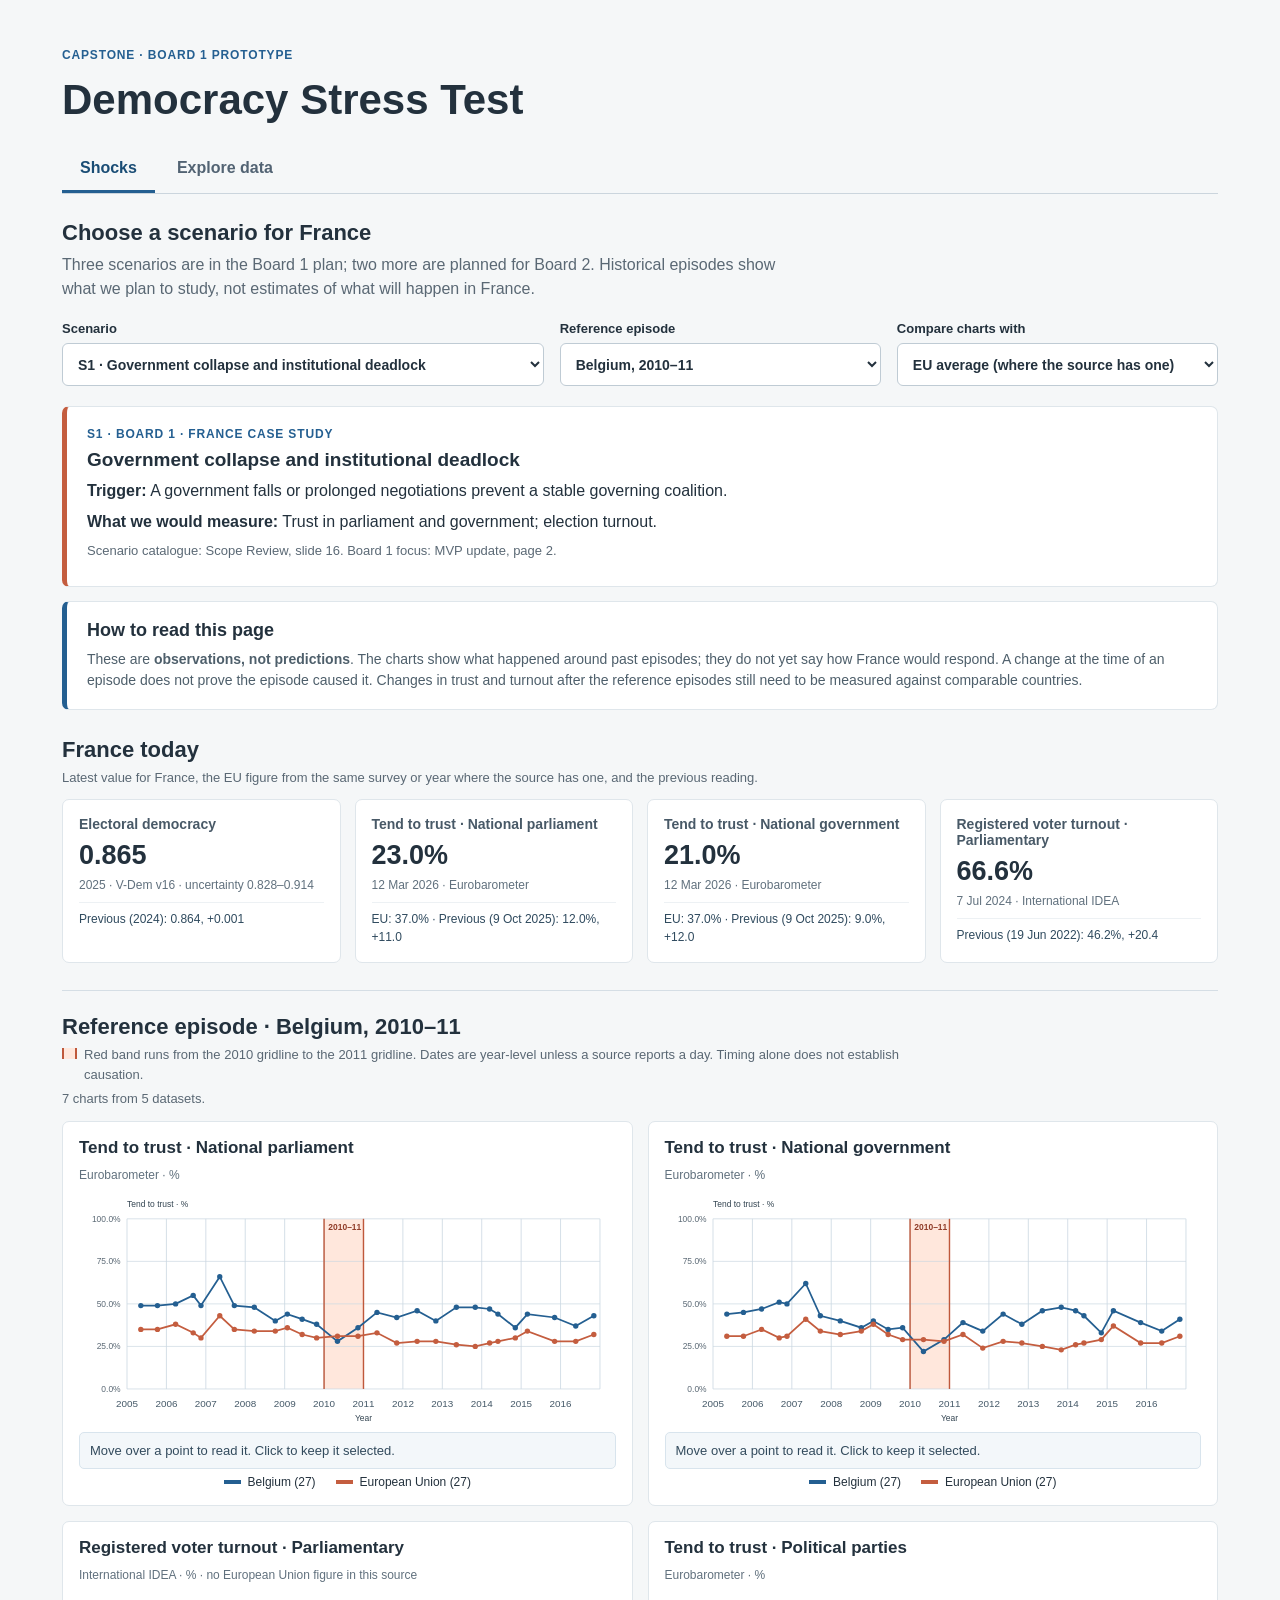
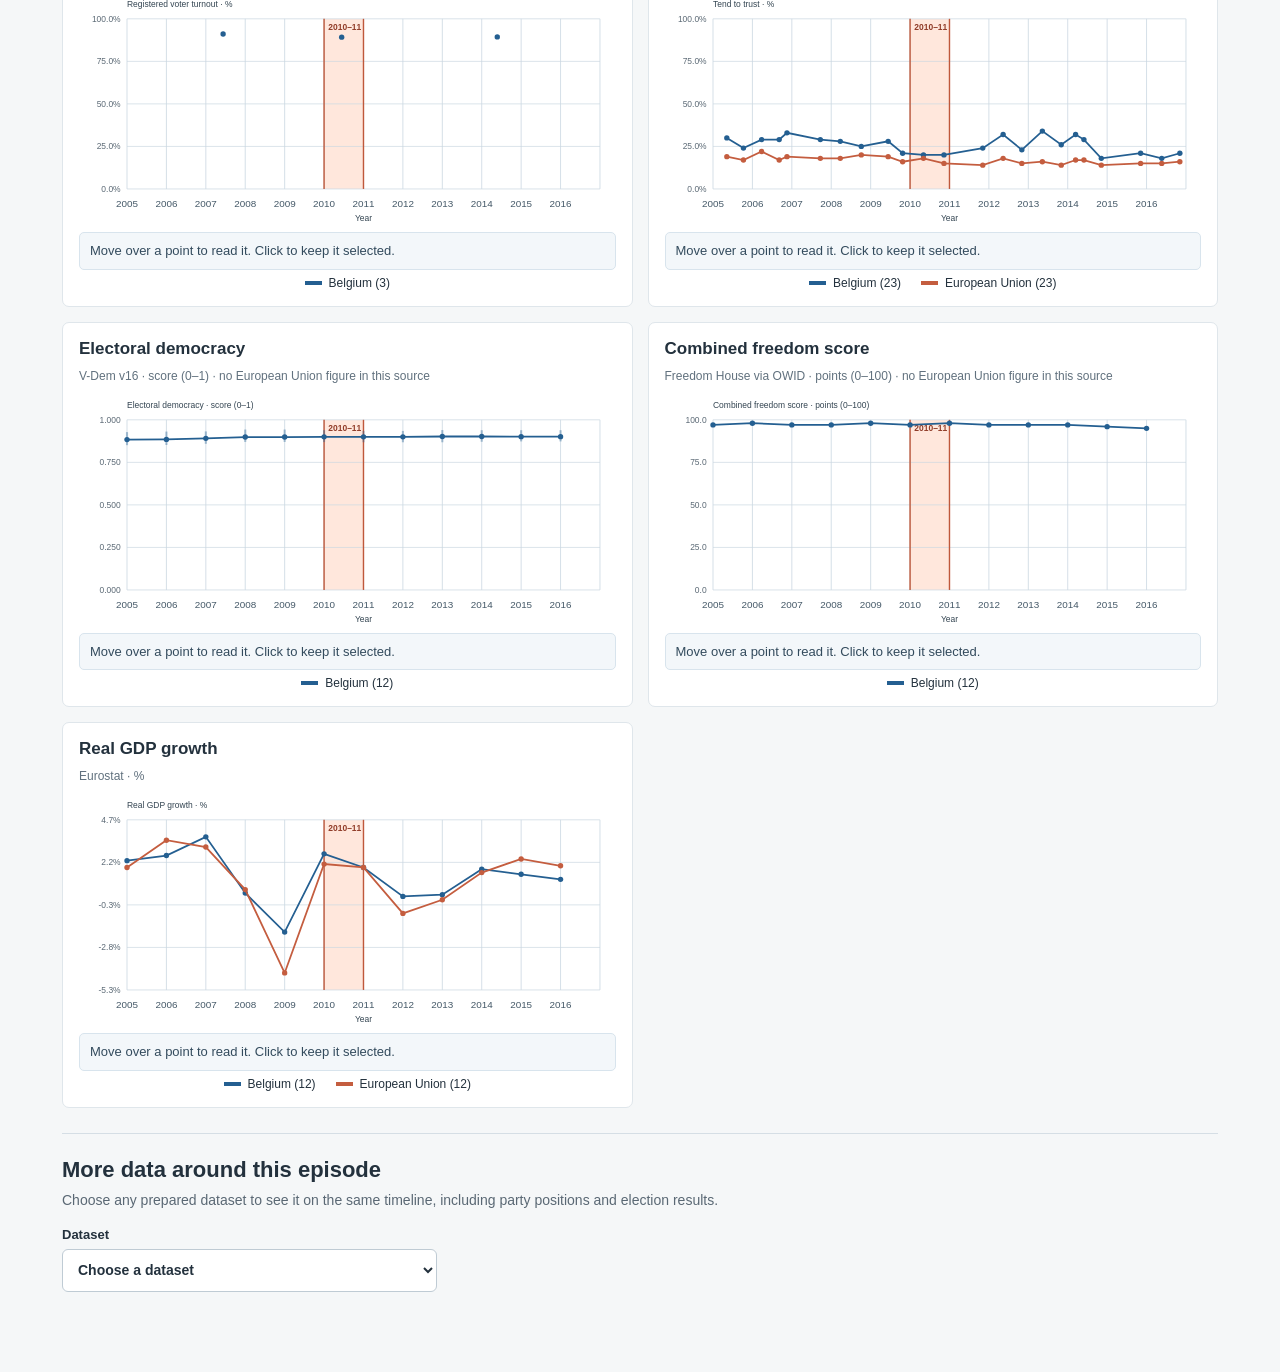
==== website/index.html @ 93b54372 "Democracy Stress Test: data pipeline, notebooks and website Raw data, processed tables, audit output" ====
<!doctype html>
<html lang="en">
<head>
  <meta charset="utf-8">
  <meta name="viewport" content="width=device-width, initial-scale=1">
  <title>Democracy Stress Test · Prototype</title>
  <link rel="stylesheet" href="styles.css?v=site2">
</head>
<body>
  <main>
    <header>
      <p class="eyebrow">Capstone · Board 1 prototype</p>
      <h1>Democracy Stress Test</h1>
     
    </header>

    <nav class="tabs" aria-label="Dashboard views">
      <button id="scenario-tab" class="active" type="button" aria-controls="scenario-view" aria-current="page">Shocks</button>
      <button id="explore-tab" type="button" aria-controls="explore-view">Explore data</button>
    </nav>

    <p id="status" role="status">Loading the data…</p>

    <section id="scenario-view" hidden>
      <div class="intro">
        <h2>Choose a scenario for France</h2>
        <p>Three scenarios are in the Board 1 plan; two more are planned for Board 2. Historical episodes show what we plan to study, not estimates of what will happen in France.</p>
      </div>
      <div class="controls three">
        <label>Scenario<select id="scenario-select"></select></label>
        <label>Reference episode<select id="episode-select"></select></label>
        <label>Compare charts with<select id="episode-compare">
          <option value="European Union">EU average (where the source has one)</option>
          <option value="France">France</option>
          <option value="">No comparison</option>
        </select></label>
      </div>
      <article class="scenario-info">
        <p id="scenario-code" class="eyebrow"></p>
        <h3 id="scenario-title"></h3>
        <p><strong>Trigger:</strong> <span id="scenario-trigger"></span></p>
        <p><strong>What we would measure:</strong> <span id="scenario-focus"></span></p>
        <p class="small">Scenario catalogue: Scope Review, slide 16. Board 1 focus: MVP update, page 2.</p>
      </article>
      <article class="method-note">
        <h2>How to read this page</h2>
        <p>These are <strong>observations, not predictions</strong>. The charts show what happened around past episodes; they do not yet say how France would respond. A change at the time of an episode does not prove the episode caused it. <span id="scenario-gap"></span></p>
      </article>

      <div class="section-heading">
        <div><h2>France today</h2><p>Latest value for France, the EU figure from the same survey or year where the source has one, and the previous reading.</p></div>
      </div>
      <div id="baseline" class="baseline"></div>
      <div class="section-heading episode-heading">
        <div><h2 id="episode-heading"></h2><p class="timing-key"><span id="episode-key" class="band-swatch" aria-hidden="true"></span><span id="episode-timing"></span></p><p id="episode-coverage"></p></div>
      </div>
      <div id="episode-charts" class="charts"></div>
      <section class="more-data" aria-label="More data around this episode">
        <h2>More data around this episode</h2>
        <p>Choose any prepared dataset to see it on the same timeline, including party positions and election results.</p>
        <div class="controls explore-controls">
          <label>Dataset<select id="extra-dataset"></select></label>
          <label id="extra-metric-label" hidden>Measure<select id="extra-metric"></select></label>
          <label id="extra-group-label">Group<select id="extra-group"></select></label>
        </div>
        <div id="extra-chart" class="charts"></div>
        <p id="extra-note" class="small"></p>
      </section>
    </section>

    <section id="explore-view" hidden>
      <div class="intro">
        <h2>Explore the prepared datasets</h2>
        <p>Choose a source and measure, then read its chart with the source note. The datasets remain separate because they measure different things.</p>
      </div>
      <div class="controls explore-controls">
        <label>Dataset<select id="dataset-select"></select></label>
        <label>Measure<select id="metric-select"></select></label>
        <label>Country<select id="country-select"></select></label>
        <label id="group-label">Group<select id="group-select"></select></label>
        <label>Compare with (optional)<select id="compare-select"></select></label>
      </div>
      <article class="dataset-info">
        <p id="dataset-source" class="eyebrow"></p>
        <h3 id="dataset-title"></h3>
        <p id="dataset-meaning"></p>
        <p id="dataset-note" class="small"></p>
        <p class="links"><a id="dataset-link" target="_blank" rel="noopener">Original source ↗</a><a id="download-csv" href="#" download>Download this chart's data (CSV)</a></p>
      </article>
      <div id="explore-chart" class="explore-chart"></div>
      <p id="explore-detail" class="small"></p>
    </section>
  </main>
  <script src="app.js?v=site2"></script>
</body>
</html>
---- website/styles.css ----
:root { font-family: Arial, Helvetica, sans-serif; color: #23313d; background: #f5f7f8; }
* { box-sizing: border-box; }
body { margin: 0; }
main { max-width: 1200px; margin: 0 auto; padding: 34px 22px 64px; }
header { max-width: 790px; margin-bottom: 22px; }
.eyebrow { color: #245f91; font-size: 12px; font-weight: 700; letter-spacing: .07em; text-transform: uppercase; }
h1 { font-size: clamp(30px, 4vw, 42px); line-height: 1.15; margin: 8px 0 12px; }
h2 { font-size: 22px; margin: 0; }
h3 { font-size: 19px; margin: 0 0 8px; }
p { line-height: 1.5; }
header > p:last-child, .intro p, .section-heading p { color: #5a6874; }
[hidden] { display: none !important; }
.tabs { display: flex; gap: 4px; border-bottom: 1px solid #cbd5dd; margin-bottom: 26px; }
.tabs button { border: 0; border-bottom: 3px solid transparent; background: transparent; padding: 13px 18px; cursor: pointer; color: #526373; font: inherit; font-weight: 700; }
.tabs button.active { border-bottom-color: #245f91; color: #1a4d75; }
.tabs button:hover { background: #edf2f5; }
.tabs button:focus-visible, select:focus-visible { outline: 2px solid #2474ad; outline-offset: 2px; }
.intro { max-width: 750px; margin-bottom: 20px; }
.intro p { margin: 7px 0 0; }
.controls { display: grid; grid-template-columns: repeat(2, minmax(0, 1fr)); gap: 16px; margin-bottom: 20px; }
.explore-controls { grid-template-columns: repeat(3, minmax(0, 1fr)); }
label { font-size: 13px; font-weight: 700; }
select { display: block; width: 100%; height: 43px; margin-top: 7px; padding: 0 11px; border: 1px solid #bfcbd4; border-radius: 6px; background: white; color: #23313d; font: inherit; font-size: 14px; }
.scenario-info, .dataset-info, .method-note { background: white; border: 1px solid #dfe6eb; border-radius: 7px; padding: 18px 20px; }
.scenario-info { border-left: 5px solid #c45d3f; }
.scenario-info .eyebrow, .dataset-info .eyebrow { margin: 0 0 6px; }
.scenario-info p { margin: 7px 0; }
.small { color: #5b6975; font-size: 13px; }
.section-heading { display: flex; align-items: end; justify-content: space-between; margin: 27px 0 12px; }
.section-heading p { margin: 5px 0 0; font-size: 13px; }
.baseline { display: grid; grid-template-columns: repeat(4, minmax(0, 1fr)); gap: 14px; }
.baseline-card, .chart-card { background: white; border: 1px solid #dfe6eb; border-radius: 7px; padding: 16px; }
.baseline-card h3 { font-size: 14px; font-weight: 600; color: #485967; }
.baseline-card strong { display: block; font-size: 27px; }
.baseline-card p { color: #61717e; font-size: 12px; margin: 5px 0 0; }
.charts { display: grid; grid-template-columns: repeat(2, minmax(0, 1fr)); gap: 15px; }
.chart-card h3 { font-size: 17px; }
.chart-card p { color: #61717e; font-size: 12px; margin: 0 0 8px; }
.chart-card svg, .explore-chart svg { display: block; width: 100%; height: auto; }
.chart-card svg circle[data-detail], .explore-chart svg circle[data-detail] { cursor: pointer; }
.point-readout { min-height: 36px; margin: 7px 0 0 !important; padding: 8px 10px; border: 1px solid #d8e4ed; border-radius: 5px; background: #f3f7fa; color: #334b5d !important; font-size: 13px !important; }
.point-readout.pinned { border-color: #81a9c6; background: #eaf3f9; font-weight: 700; }
.chart-card .empty { padding: 26px 5px; font-size: 14px; }
.episode-heading { border-top: 1px solid #d5dee5; padding-top: 23px; }
.timing-key { display: flex; align-items: baseline; gap: 7px; }
.band-swatch { display: inline-block; flex: 0 0 15px; height: 11px; background: #ffe7dc; border-left: 2px solid #bf583b; border-right: 2px solid #bf583b; }
.band-swatch.is-line { flex-basis: 3px; width: 3px; background: #bf583b; border: 0; }
.more-data { border-top: 1px solid #d5dee5; margin-top: 25px; padding-top: 23px; }
.more-data > p { color: #5a6874; font-size: 14px; margin: 7px 0 16px; }
.more-data .controls { margin-bottom: 14px; }
#extra-chart { display: block; max-width: 800px; }
#extra-note { max-width: 800px; }
.method-note { margin-top: 24px; }
.method-note h2 { font-size: 18px; }
.method-note p { font-size: 14px; margin: 8px 0 0; color: #4e5f6b; }
.dataset-info { margin-bottom: 18px; }
.dataset-info p { margin: 6px 0; }
.explore-chart { background: white; border: 1px solid #dfe6eb; border-radius: 7px; padding: 12px 22px 15px; }
.legend { display: flex; gap: 20px; flex-wrap: wrap; justify-content: center; font-size: 13px; }
.legend span { display: inline-flex; align-items: center; gap: 7px; }
.legend i { display: inline-block; width: 17px; height: 4px; }
.controls.three { grid-template-columns: 1.5fr 1fr 1fr; }
.baseline-card p.context { color: #2f4a5e; font-size: 12px; margin-top: 8px; padding-top: 7px; border-top: 1px solid #edf1f4; }
.scenario-info + .method-note { margin-top: 14px; border-left: 5px solid #245f91; }
.chart-card .legend { margin-top: 6px; font-size: 12px; }
.links { display: flex; gap: 18px; flex-wrap: wrap; margin: 10px 0 0 !important; font-size: 13px; font-weight: 700; }
.links a { color: #1a5f94; }
@media (max-width: 780px) {
  main { padding: 24px 14px 50px; }
  .controls, .controls.three, .explore-controls, .baseline, .charts { grid-template-columns: 1fr; }
}
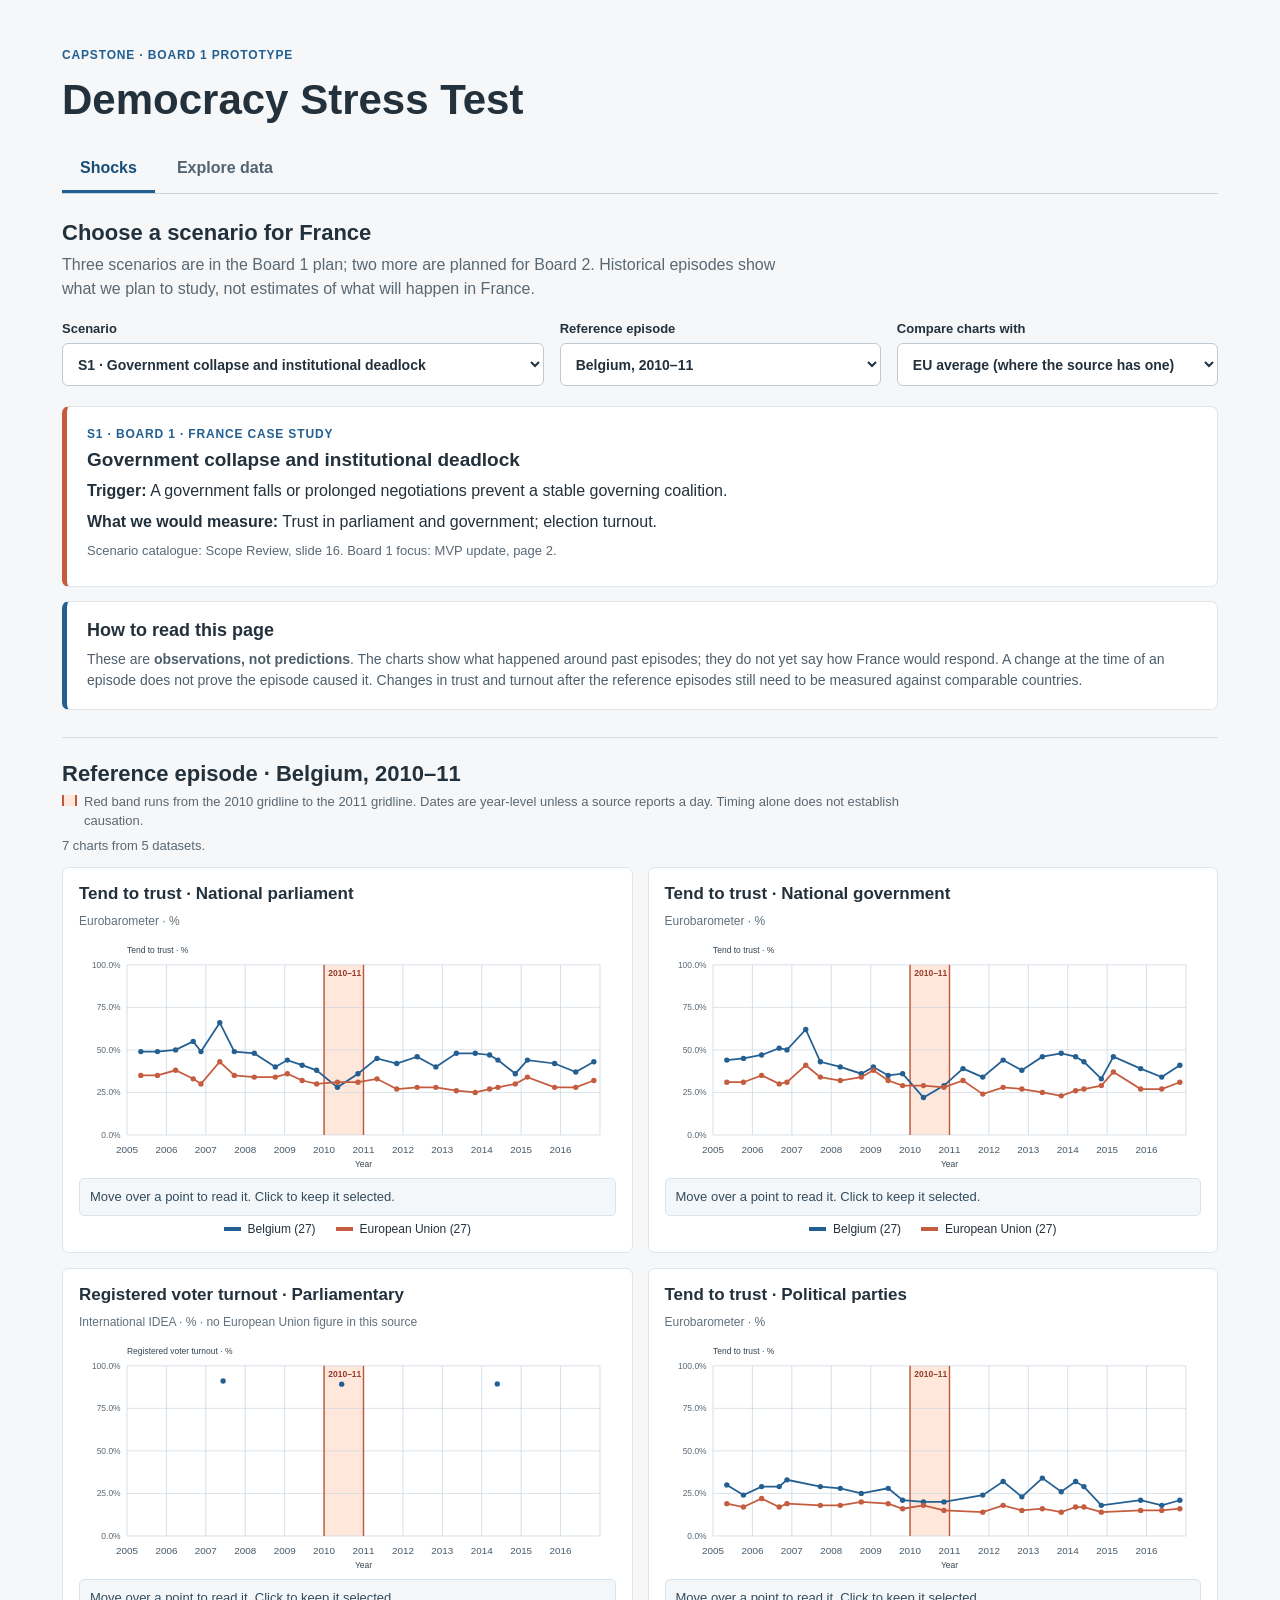
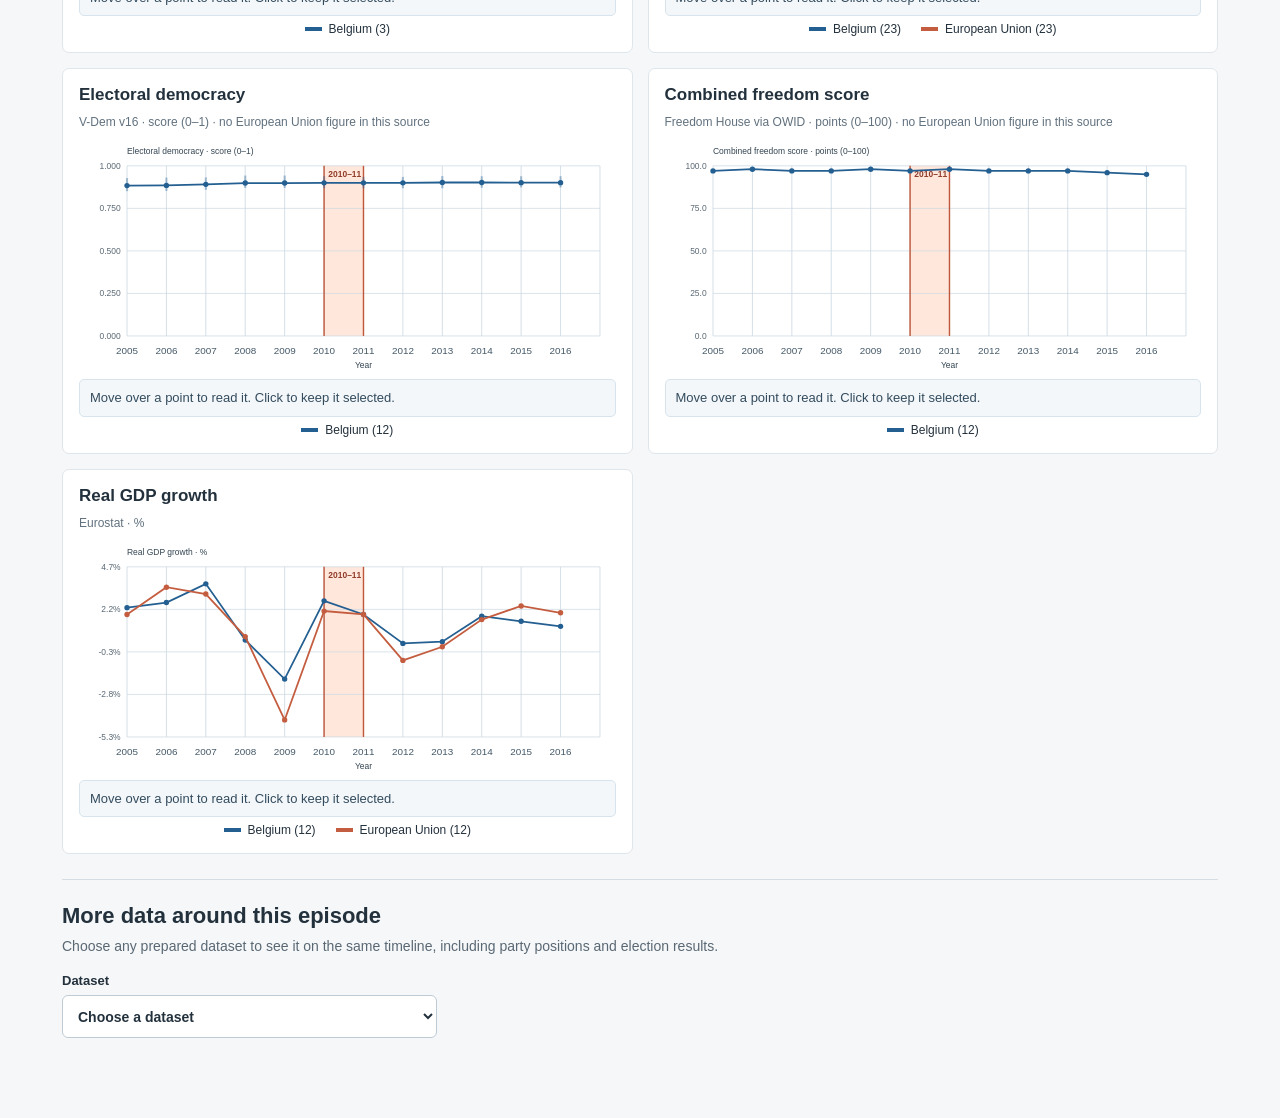
==== commit 07b28404: "Website: remove the France today section Co-Authored-By: Claude Opus 5.5 <noreply@anthropic.com>" ====
--- a/website/index.html
+++ b/website/index.html
@@ -4,7 +4,7 @@
   <meta charset="utf-8">
   <meta name="viewport" content="width=device-width, initial-scale=1">
   <title>Democracy Stress Test · Prototype</title>
-  <link rel="stylesheet" href="styles.css?v=site2">
+  <link rel="stylesheet" href="styles.css?v=site3">
 </head>
 <body>
   <main>
@@ -47,10 +47,6 @@
         <p>These are <strong>observations, not predictions</strong>. The charts show what happened around past episodes; they do not yet say how France would respond. A change at the time of an episode does not prove the episode caused it. <span id="scenario-gap"></span></p>
       </article>
 
-      <div class="section-heading">
-        <div><h2>France today</h2><p>Latest value for France, the EU figure from the same survey or year where the source has one, and the previous reading.</p></div>
-      </div>
-      <div id="baseline" class="baseline"></div>
       <div class="section-heading episode-heading">
         <div><h2 id="episode-heading"></h2><p class="timing-key"><span id="episode-key" class="band-swatch" aria-hidden="true"></span><span id="episode-timing"></span></p><p id="episode-coverage"></p></div>
       </div>
@@ -91,6 +87,6 @@
       <p id="explore-detail" class="small"></p>
     </section>
   </main>
-  <script src="app.js?v=site2"></script>
+  <script src="app.js?v=site3"></script>
 </body>
 </html>
--- a/website/styles.css
+++ b/website/styles.css
@@ -28,11 +28,7 @@
 .small { color: #5b6975; font-size: 13px; }
 .section-heading { display: flex; align-items: end; justify-content: space-between; margin: 27px 0 12px; }
 .section-heading p { margin: 5px 0 0; font-size: 13px; }
-.baseline { display: grid; grid-template-columns: repeat(4, minmax(0, 1fr)); gap: 14px; }
-.baseline-card, .chart-card { background: white; border: 1px solid #dfe6eb; border-radius: 7px; padding: 16px; }
-.baseline-card h3 { font-size: 14px; font-weight: 600; color: #485967; }
-.baseline-card strong { display: block; font-size: 27px; }
-.baseline-card p { color: #61717e; font-size: 12px; margin: 5px 0 0; }
+.chart-card { background: white; border: 1px solid #dfe6eb; border-radius: 7px; padding: 16px; }
 .charts { display: grid; grid-template-columns: repeat(2, minmax(0, 1fr)); gap: 15px; }
 .chart-card h3 { font-size: 17px; }
 .chart-card p { color: #61717e; font-size: 12px; margin: 0 0 8px; }
@@ -60,12 +56,11 @@
 .legend span { display: inline-flex; align-items: center; gap: 7px; }
 .legend i { display: inline-block; width: 17px; height: 4px; }
 .controls.three { grid-template-columns: 1.5fr 1fr 1fr; }
-.baseline-card p.context { color: #2f4a5e; font-size: 12px; margin-top: 8px; padding-top: 7px; border-top: 1px solid #edf1f4; }
 .scenario-info + .method-note { margin-top: 14px; border-left: 5px solid #245f91; }
 .chart-card .legend { margin-top: 6px; font-size: 12px; }
 .links { display: flex; gap: 18px; flex-wrap: wrap; margin: 10px 0 0 !important; font-size: 13px; font-weight: 700; }
 .links a { color: #1a5f94; }
 @media (max-width: 780px) {
   main { padding: 24px 14px 50px; }
-  .controls, .controls.three, .explore-controls, .baseline, .charts { grid-template-columns: 1fr; }
+  .controls, .controls.three, .explore-controls, .charts { grid-template-columns: 1fr; }
 }
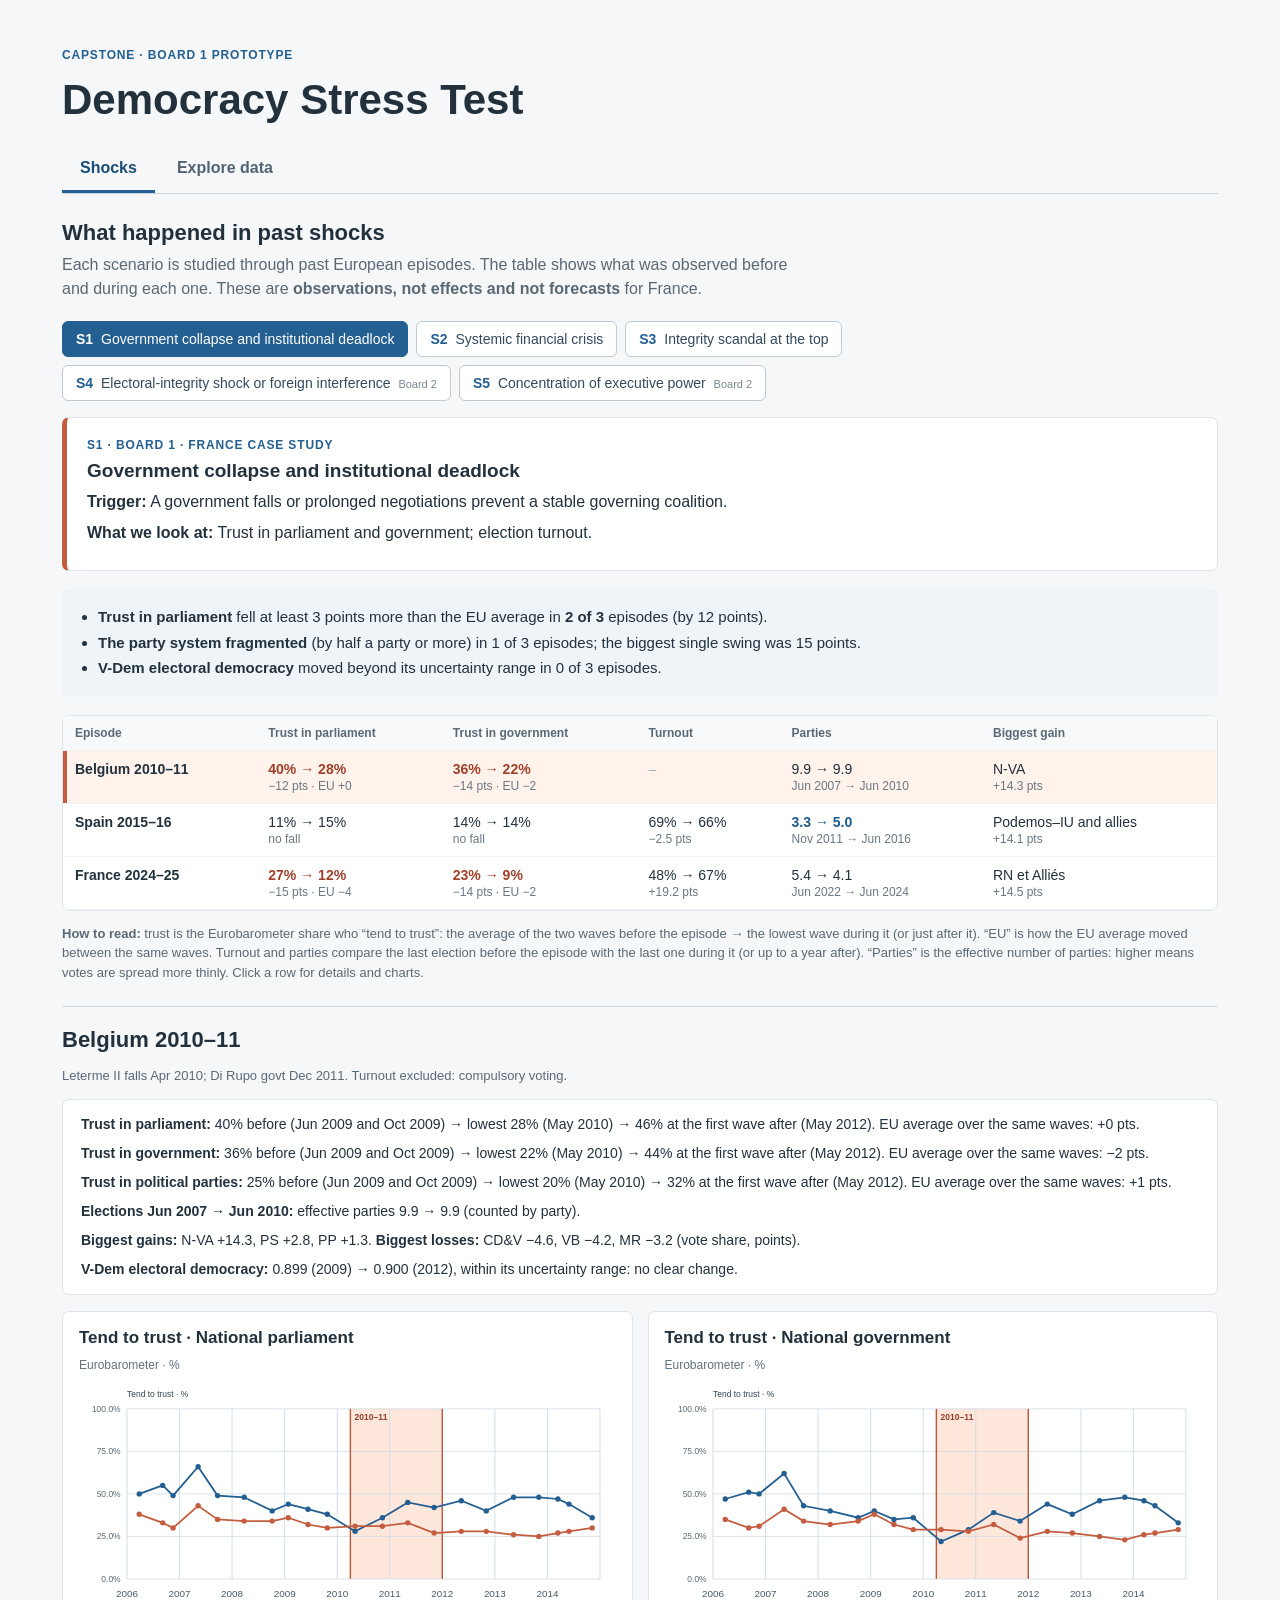
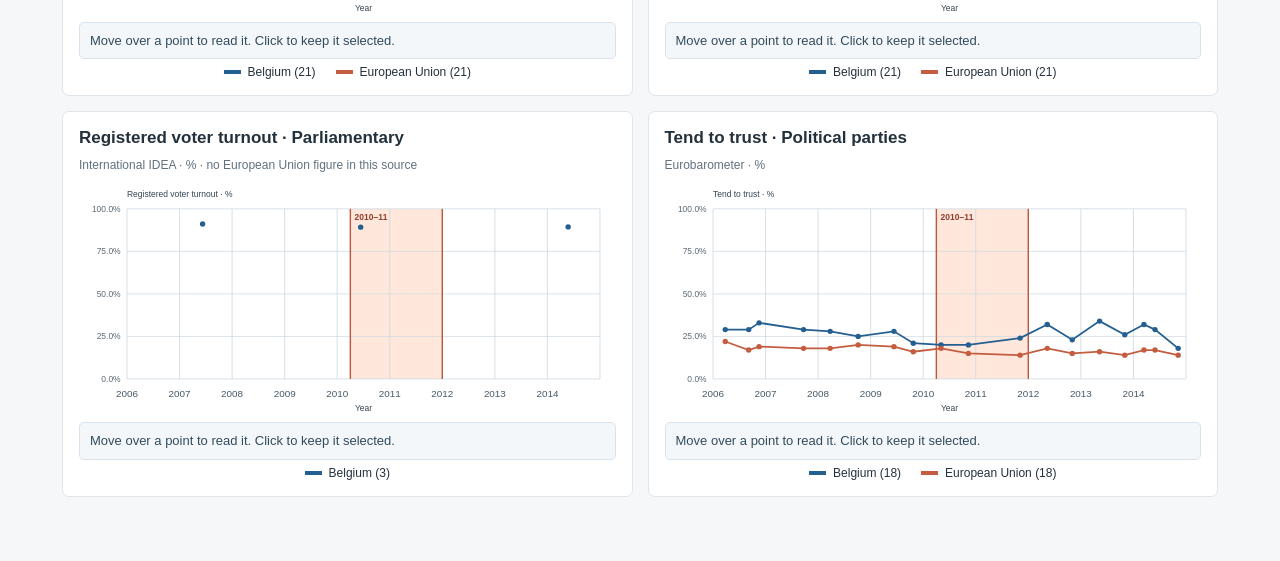
==== commit 32ff0281: "Website: rework the Shocks view around episode numbers Summary and comparison table per scenario, ep" ====
--- a/website/index.html
+++ b/website/index.html
@@ -4,7 +4,7 @@
   <meta charset="utf-8">
   <meta name="viewport" content="width=device-width, initial-scale=1">
   <title>Democracy Stress Test · Prototype</title>
-  <link rel="stylesheet" href="styles.css?v=site3">
+  <link rel="stylesheet" href="styles.css?v=site4">
 </head>
 <body>
   <main>
@@ -23,45 +23,28 @@
 
     <section id="scenario-view" hidden>
       <div class="intro">
-        <h2>Choose a scenario for France</h2>
-        <p>Three scenarios are in the Board 1 plan; two more are planned for Board 2. Historical episodes show what we plan to study, not estimates of what will happen in France.</p>
+        <h2>What happened in past shocks</h2>
+        <p>Each scenario is studied through past European episodes. The table shows what was observed before and during each one. These are <strong>observations, not effects and not forecasts</strong> for France.</p>
       </div>
-      <div class="controls three">
-        <label>Scenario<select id="scenario-select"></select></label>
-        <label>Reference episode<select id="episode-select"></select></label>
-        <label>Compare charts with<select id="episode-compare">
-          <option value="European Union">EU average (where the source has one)</option>
-          <option value="France">France</option>
-          <option value="">No comparison</option>
-        </select></label>
-      </div>
+      <div id="scenario-buttons" class="scenario-buttons" aria-label="Scenario"></div>
       <article class="scenario-info">
         <p id="scenario-code" class="eyebrow"></p>
         <h3 id="scenario-title"></h3>
         <p><strong>Trigger:</strong> <span id="scenario-trigger"></span></p>
-        <p><strong>What we would measure:</strong> <span id="scenario-focus"></span></p>
-        <p class="small">Scenario catalogue: Scope Review, slide 16. Board 1 focus: MVP update, page 2.</p>
+        <p><strong>What we look at:</strong> <span id="scenario-focus"></span></p>
+        <p id="scenario-planned" class="planned"></p>
       </article>
-      <article class="method-note">
-        <h2>How to read this page</h2>
-        <p>These are <strong>observations, not predictions</strong>. The charts show what happened around past episodes; they do not yet say how France would respond. A change at the time of an episode does not prove the episode caused it. <span id="scenario-gap"></span></p>
-      </article>
-
-      <div class="section-heading episode-heading">
-        <div><h2 id="episode-heading"></h2><p class="timing-key"><span id="episode-key" class="band-swatch" aria-hidden="true"></span><span id="episode-timing"></span></p><p id="episode-coverage"></p></div>
+      <div id="scenario-body">
+        <ul id="scenario-summary" class="summary"></ul>
+        <div class="table-wrap"><table id="shock-table" class="shock-table"></table></div>
+        <p class="small"><strong>How to read:</strong> trust is the Eurobarometer share who “tend to trust”: the average of the two waves before the episode → the lowest wave during it (or just after it). “EU” is how the EU average moved between the same waves. Turnout and parties compare the last election before the episode with the last one during it (or up to a year after). “Parties” is the effective number of parties: higher means votes are spread more thinly. Click a row for details and charts.</p>
+        <section class="episode-detail">
+          <h2 id="episode-heading"></h2>
+          <p id="episode-note" class="small"></p>
+          <div id="episode-facts" class="facts"></div>
+          <div id="episode-charts" class="charts"></div>
+        </section>
       </div>
-      <div id="episode-charts" class="charts"></div>
-      <section class="more-data" aria-label="More data around this episode">
-        <h2>More data around this episode</h2>
-        <p>Choose any prepared dataset to see it on the same timeline, including party positions and election results.</p>
-        <div class="controls explore-controls">
-          <label>Dataset<select id="extra-dataset"></select></label>
-          <label id="extra-metric-label" hidden>Measure<select id="extra-metric"></select></label>
-          <label id="extra-group-label">Group<select id="extra-group"></select></label>
-        </div>
-        <div id="extra-chart" class="charts"></div>
-        <p id="extra-note" class="small"></p>
-      </section>
     </section>
 
     <section id="explore-view" hidden>
@@ -87,6 +70,6 @@
       <p id="explore-detail" class="small"></p>
     </section>
   </main>
-  <script src="app.js?v=site3"></script>
+  <script src="app.js?v=site4"></script>
 </body>
 </html>
--- a/website/styles.css
+++ b/website/styles.css
@@ -37,15 +37,6 @@
 .point-readout { min-height: 36px; margin: 7px 0 0 !important; padding: 8px 10px; border: 1px solid #d8e4ed; border-radius: 5px; background: #f3f7fa; color: #334b5d !important; font-size: 13px !important; }
 .point-readout.pinned { border-color: #81a9c6; background: #eaf3f9; font-weight: 700; }
 .chart-card .empty { padding: 26px 5px; font-size: 14px; }
-.episode-heading { border-top: 1px solid #d5dee5; padding-top: 23px; }
-.timing-key { display: flex; align-items: baseline; gap: 7px; }
-.band-swatch { display: inline-block; flex: 0 0 15px; height: 11px; background: #ffe7dc; border-left: 2px solid #bf583b; border-right: 2px solid #bf583b; }
-.band-swatch.is-line { flex-basis: 3px; width: 3px; background: #bf583b; border: 0; }
-.more-data { border-top: 1px solid #d5dee5; margin-top: 25px; padding-top: 23px; }
-.more-data > p { color: #5a6874; font-size: 14px; margin: 7px 0 16px; }
-.more-data .controls { margin-bottom: 14px; }
-#extra-chart { display: block; max-width: 800px; }
-#extra-note { max-width: 800px; }
 .method-note { margin-top: 24px; }
 .method-note h2 { font-size: 18px; }
 .method-note p { font-size: 14px; margin: 8px 0 0; color: #4e5f6b; }
@@ -55,12 +46,35 @@
 .legend { display: flex; gap: 20px; flex-wrap: wrap; justify-content: center; font-size: 13px; }
 .legend span { display: inline-flex; align-items: center; gap: 7px; }
 .legend i { display: inline-block; width: 17px; height: 4px; }
-.controls.three { grid-template-columns: 1.5fr 1fr 1fr; }
 .scenario-info + .method-note { margin-top: 14px; border-left: 5px solid #245f91; }
 .chart-card .legend { margin-top: 6px; font-size: 12px; }
 .links { display: flex; gap: 18px; flex-wrap: wrap; margin: 10px 0 0 !important; font-size: 13px; font-weight: 700; }
 .links a { color: #1a5f94; }
+.scenario-buttons { display: flex; flex-wrap: wrap; gap: 8px; margin-bottom: 16px; }
+.scenario-buttons button { border: 1px solid #bfcbd4; border-radius: 6px; background: white; padding: 9px 13px; cursor: pointer; font: inherit; font-size: 14px; color: #34495a; text-align: left; }
+.scenario-buttons button b { color: #245f91; margin-right: 4px; }
+.scenario-buttons button em { font-style: normal; font-size: 11px; color: #7a8792; margin-left: 4px; }
+.scenario-buttons button.active { background: #245f91; border-color: #245f91; color: white; }
+.scenario-buttons button.active b, .scenario-buttons button.active em { color: white; }
+.planned { color: #7a5a1e; font-weight: 700; }
+.summary { background: #eef4f8; border-radius: 7px; margin: 18px 0; padding: 14px 20px 14px 36px; }
+.summary li { line-height: 1.5; margin: 3px 0; font-size: 15px; }
+.table-wrap { overflow-x: auto; background: white; border: 1px solid #dfe6eb; border-radius: 7px; }
+.shock-table { width: 100%; border-collapse: collapse; font-size: 14px; }
+.shock-table th, .shock-table td { padding: 10px 12px; text-align: left; border-bottom: 1px solid #edf1f4; white-space: nowrap; vertical-align: top; }
+.shock-table thead th { font-size: 12px; color: #5b6975; background: #f7f9fa; }
+.shock-table td small { display: block; color: #6a7883; font-size: 12px; margin-top: 2px; }
+.shock-table td.down { color: #a1402a; font-weight: 700; }
+.shock-table td.up { color: #1d5c8c; font-weight: 700; }
+.shock-table td.down small, .shock-table td.up small { font-weight: 400; }
+.shock-table td.none { color: #a4afb7; }
+.shock-table tbody tr { cursor: pointer; }
+.shock-table tbody tr:hover { background: #f5f8fa; }
+.shock-table tbody tr.selected { background: #fff3ec; box-shadow: inset 4px 0 #c45d3f; }
+.episode-detail { border-top: 1px solid #d5dee5; margin-top: 24px; padding-top: 20px; }
+.facts { background: white; border: 1px solid #dfe6eb; border-radius: 7px; padding: 6px 18px; margin: 12px 0 16px; }
+.facts p { font-size: 14px; margin: 8px 0; }
 @media (max-width: 780px) {
   main { padding: 24px 14px 50px; }
-  .controls, .controls.three, .explore-controls, .charts { grid-template-columns: 1fr; }
+  .controls, .explore-controls, .charts { grid-template-columns: 1fr; }
 }
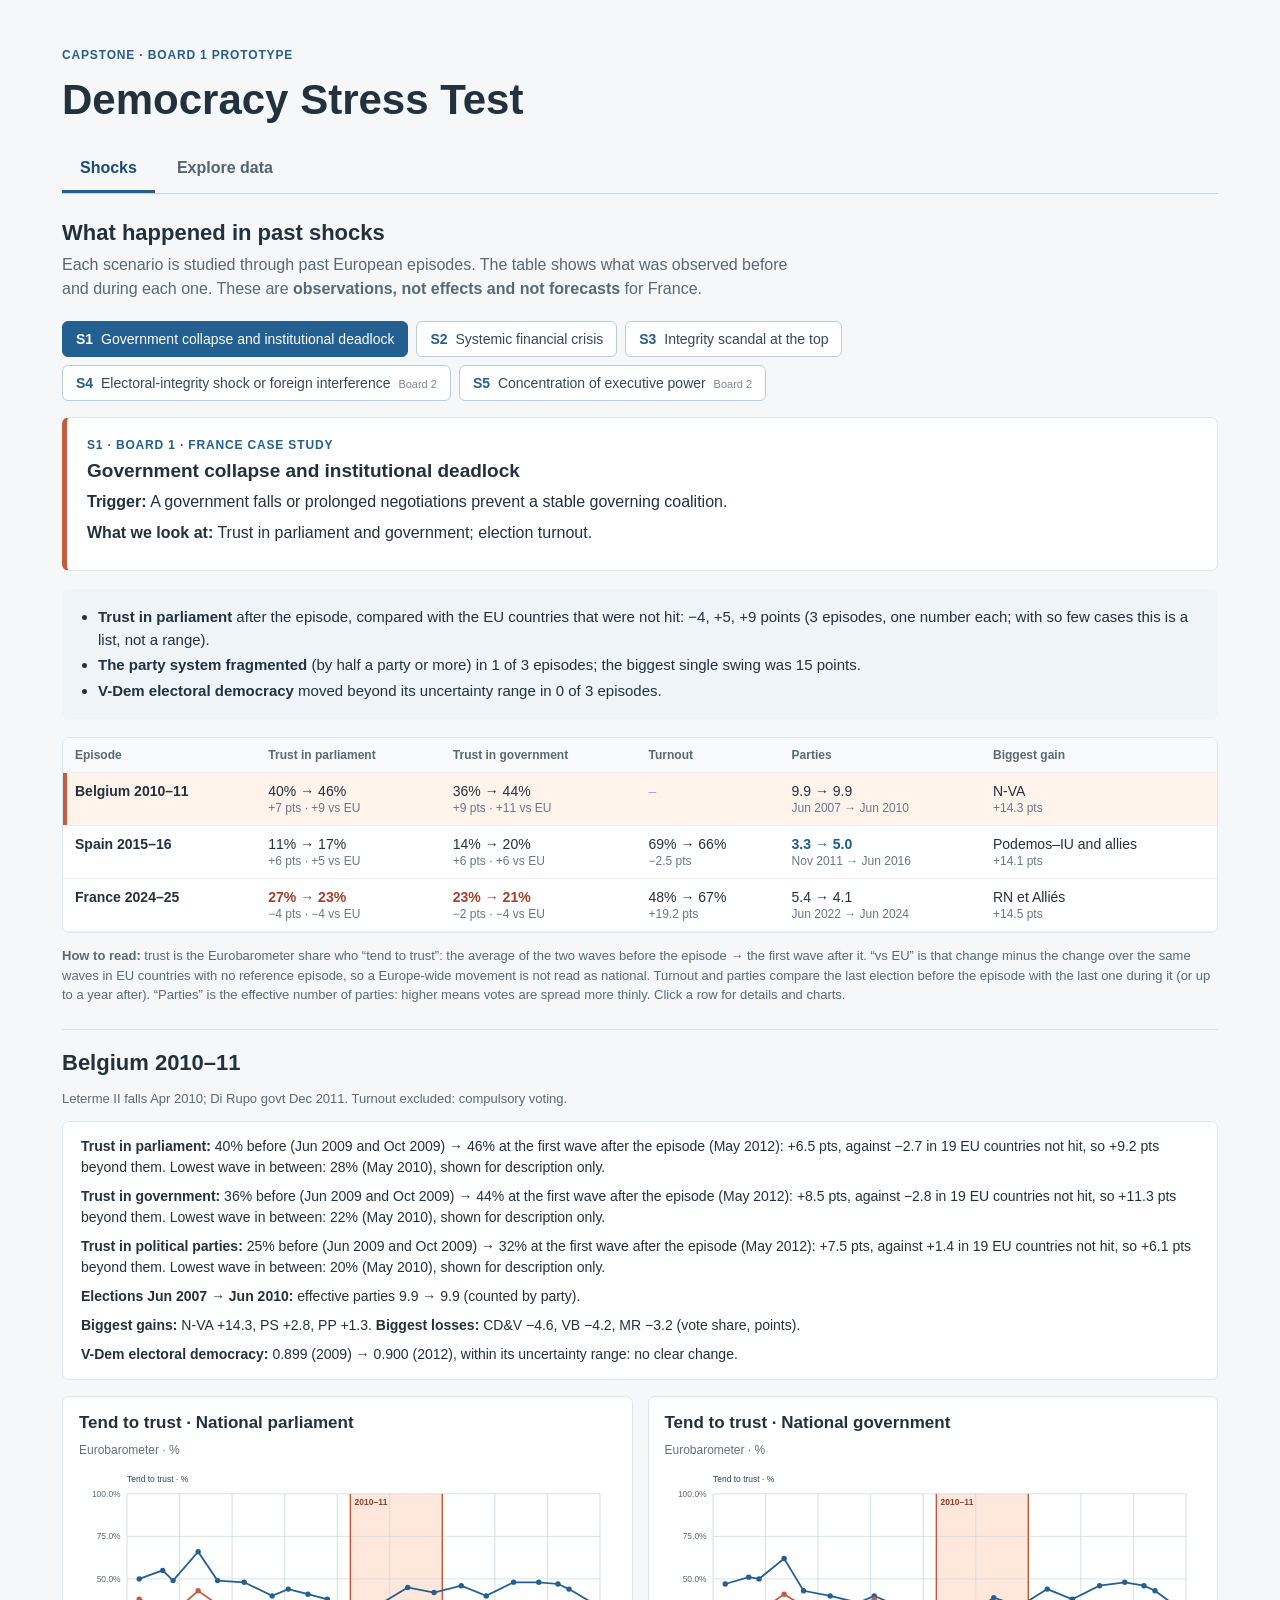
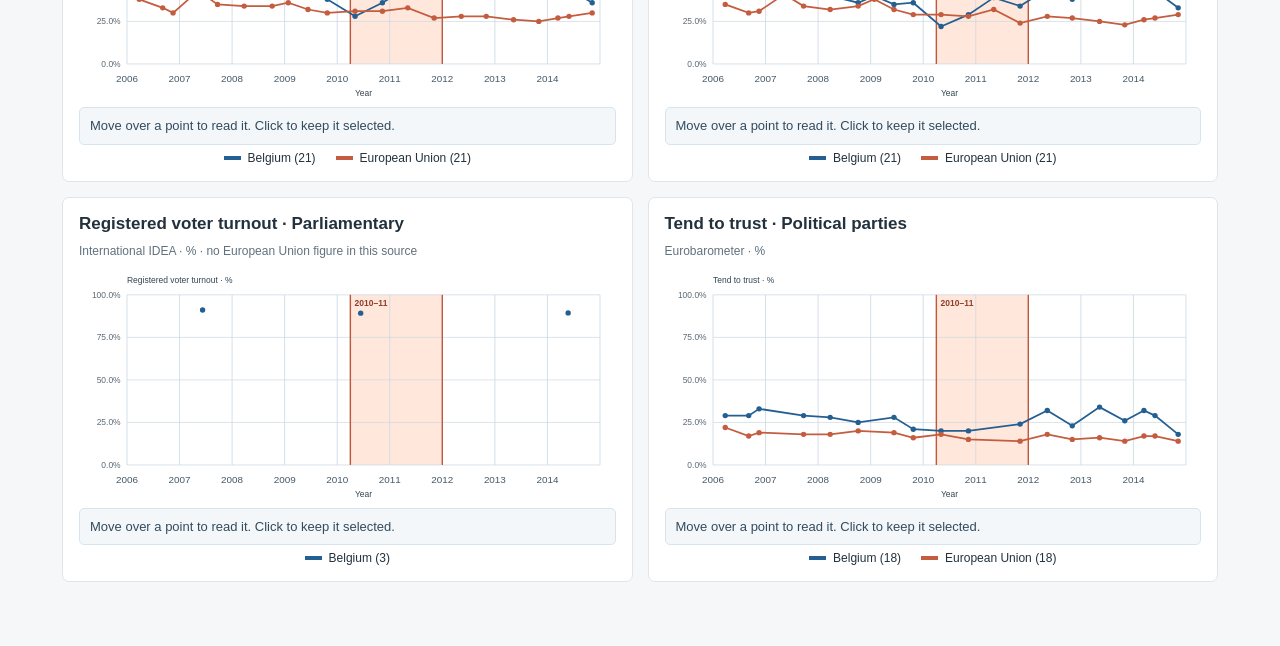
==== commit fbc21dae: "Measure trust effects against the first wave after, not the lowest An episode's trust effect is now " ====
--- a/website/index.html
+++ b/website/index.html
@@ -37,7 +37,7 @@
       <div id="scenario-body">
         <ul id="scenario-summary" class="summary"></ul>
         <div class="table-wrap"><table id="shock-table" class="shock-table"></table></div>
-        <p class="small"><strong>How to read:</strong> trust is the Eurobarometer share who “tend to trust”: the average of the two waves before the episode → the lowest wave during it (or just after it). “EU” is how the EU average moved between the same waves. Turnout and parties compare the last election before the episode with the last one during it (or up to a year after). “Parties” is the effective number of parties: higher means votes are spread more thinly. Click a row for details and charts.</p>
+        <p class="small"><strong>How to read:</strong> trust is the Eurobarometer share who “tend to trust”: the average of the two waves before the episode → the first wave after it. “vs EU” is that change minus the change over the same waves in EU countries with no reference episode, so a Europe-wide movement is not read as national. Turnout and parties compare the last election before the episode with the last one during it (or up to a year after). “Parties” is the effective number of parties: higher means votes are spread more thinly. Click a row for details and charts.</p>
         <section class="episode-detail">
           <h2 id="episode-heading"></h2>
           <p id="episode-note" class="small"></p>
